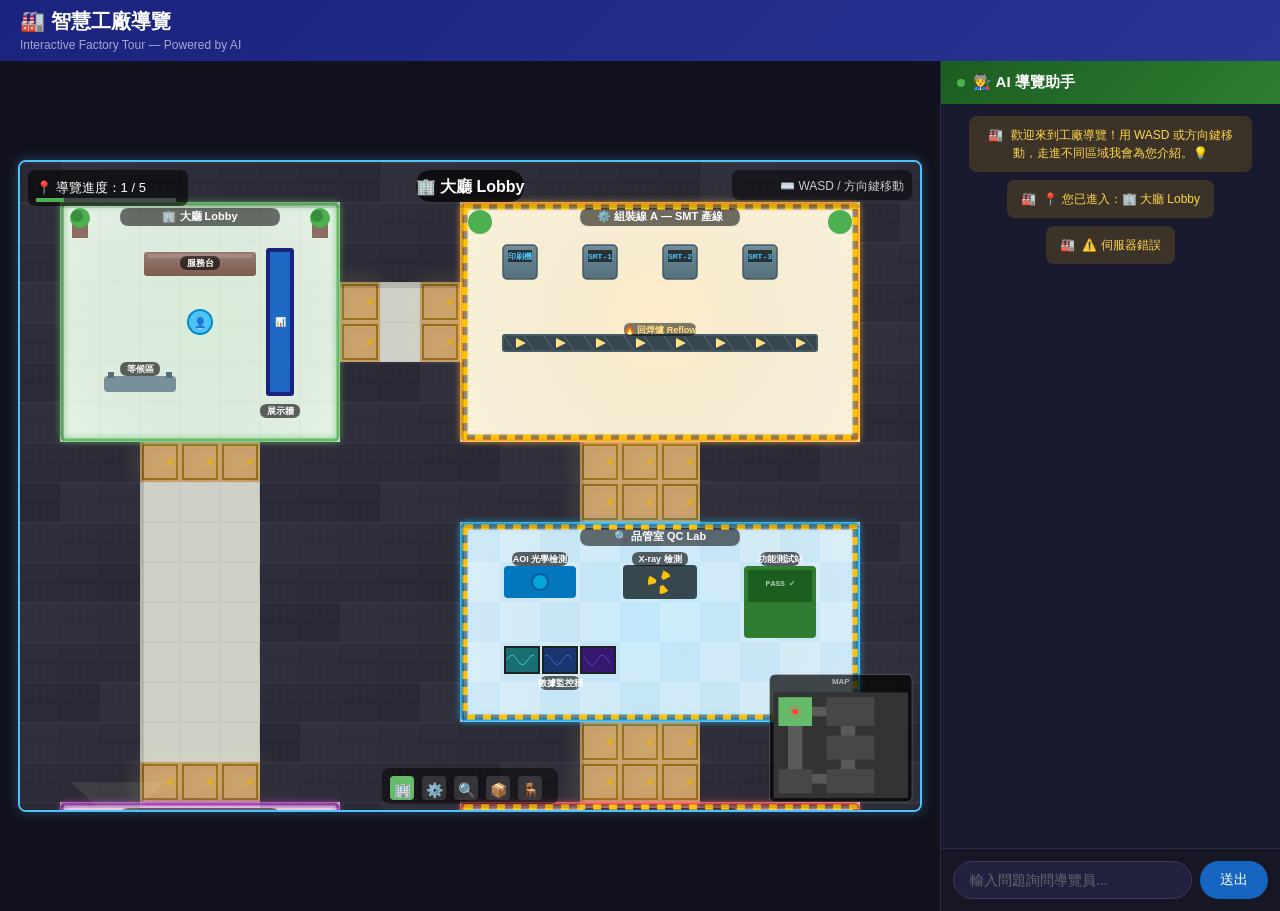
==== static/game.html @ 6ba3c20b "feat: 升級 2D 工廠地圖視覺效果 + 新增前後端功能 地圖升級： - 擴大地圖至 28x22 tiles，房間更寬敞 - 新增精緻地板紋路（大理石/工業/無塵室/水泥/地毯） - 3D 立體感" ====
<!DOCTYPE html>
<html lang="zh-TW">
<head>
  <meta charset="UTF-8">
  <meta name="viewport" content="width=device-width, initial-scale=1.0">
  <title>🏭 工廠導覽 - 2D 互動遊戲</title>
  <link rel="stylesheet" href="/static/css/game.css">
</head>
<body>
  <!-- 頂部標題 -->
  <div class="header">
    <div>
      <h1>🏭 智慧工廠導覽</h1>
      <span class="subtitle">Interactive Factory Tour — Powered by AI</span>
    </div>
  </div>

  <!-- 主容器 -->
  <div class="game-container">
    <!-- 遊戲畫面 -->
    <div id="canvas-container">
      <canvas id="game-canvas" width="900" height="650"></canvas>
    </div>

    <!-- 聊天面板 -->
    <div class="chat-panel">
      <div class="chat-header">
        <span class="status-dot"></span>
        🧑‍🏭 AI 導覽助手
      </div>
      <div id="chat-messages"></div>
      <div class="chat-input-row">
        <input id="chat-input" placeholder="輸入問題詢問導覽員..." autocomplete="off">
        <button id="chat-send">送出</button>
      </div>
    </div>
  </div>

  <script type="module" src="/static/js/main.js"></script>
</body>
</html>
---- static/css/game.css ----
/* game.css - 工廠導覽 2D 遊戲樣式 */

* {
  margin: 0;
  padding: 0;
  box-sizing: border-box;
}

body {
  font-family: "Microsoft JhengHei", -apple-system, BlinkMacSystemFont, "Segoe UI", sans-serif;
  background: #0f0f1a;
  color: #e0e0e0;
  overflow: hidden;
  height: 100vh;
}

/* ── 頂部標題列 ── */
.header {
  background: linear-gradient(135deg, #1a237e, #283593);
  padding: 8px 20px;
  display: flex;
  align-items: center;
  justify-content: space-between;
  box-shadow: 0 2px 8px rgba(0,0,0,0.3);
}

.header h1 {
  font-size: 20px;
  color: #fff;
  font-weight: 700;
}

.header .subtitle {
  font-size: 12px;
  color: rgba(255,255,255,0.6);
}

/* ── 主容器 ── */
.game-container {
  display: flex;
  height: calc(100vh - 50px);
  gap: 0;
}

/* ── Canvas 區域 ── */
#canvas-container {
  flex: 1;
  display: flex;
  align-items: center;
  justify-content: center;
  background: #12121f;
  padding: 12px;
  min-width: 0;
}

#game-canvas {
  border: 2px solid #333;
  border-radius: 8px;
  cursor: crosshair;
  outline: none;
  display: block;
  max-width: 100%;
  image-rendering: pixelated;
}

#game-canvas:focus {
  border-color: #4FC3F7;
  box-shadow: 0 0 12px rgba(79, 195, 247, 0.3);
}

/* ── 聊天面板 ── */
.chat-panel {
  width: 340px;
  min-width: 300px;
  background: #1a1a2e;
  border-left: 1px solid #2a2a4a;
  display: flex;
  flex-direction: column;
}

.chat-header {
  padding: 12px 16px;
  background: linear-gradient(135deg, #1b5e20, #2e7d32);
  font-size: 15px;
  font-weight: 600;
  color: #fff;
  display: flex;
  align-items: center;
  gap: 8px;
}

.chat-header .status-dot {
  width: 8px;
  height: 8px;
  border-radius: 50%;
  background: #4CAF50;
  animation: pulse 2s infinite;
}

@keyframes pulse {
  0%, 100% { opacity: 1; }
  50% { opacity: 0.4; }
}

/* ── 聊天訊息區 ── */
#chat-messages {
  flex: 1;
  overflow-y: auto;
  padding: 12px;
  display: flex;
  flex-direction: column;
  gap: 8px;
}

#chat-messages::-webkit-scrollbar {
  width: 4px;
}

#chat-messages::-webkit-scrollbar-thumb {
  background: #444;
  border-radius: 2px;
}

.chat-msg {
  padding: 10px 14px;
  border-radius: 16px;
  font-size: 14px;
  line-height: 1.5;
  max-width: 90%;
  word-break: break-word;
  animation: msgSlide 0.2s ease-out;
}

@keyframes msgSlide {
  from { opacity: 0; transform: translateY(8px); }
  to { opacity: 1; transform: translateY(0); }
}

.chat-msg-user {
  background: #1565C0;
  color: #fff;
  align-self: flex-end;
  border-bottom-right-radius: 4px;
}

.chat-msg-bot,
.chat-msg-guide {
  background: #2a2a4a;
  color: #e0e0e0;
  align-self: flex-start;
  border-bottom-left-radius: 4px;
}

.chat-msg-guide {
  border-left: 3px solid #4CAF50;
}

.chat-msg-system {
  background: rgba(255, 193, 7, 0.15);
  color: #FFD54F;
  align-self: center;
  font-size: 12px;
  text-align: center;
  border-radius: 8px;
}

.msg-icon {
  margin-right: 4px;
}

/* 打字指示器 */
.typing-indicator .dots span {
  animation: typing 1.4s infinite;
  font-size: 20px;
  font-weight: bold;
}

.typing-indicator .dots span:nth-child(2) { animation-delay: 0.2s; }
.typing-indicator .dots span:nth-child(3) { animation-delay: 0.4s; }

@keyframes typing {
  0%, 60%, 100% { opacity: 0.2; }
  30% { opacity: 1; }
}

/* ── 輸入區 ── */
.chat-input-row {
  padding: 12px;
  display: flex;
  gap: 8px;
  border-top: 1px solid #2a2a4a;
  background: #161625;
}

#chat-input {
  flex: 1;
  padding: 10px 16px;
  border: 1px solid #3a3a5a;
  border-radius: 20px;
  background: #222240;
  color: #fff;
  font-size: 14px;
  font-family: inherit;
  outline: none;
  transition: border-color 0.2s;
}

#chat-input:focus {
  border-color: #4FC3F7;
}

#chat-input::placeholder {
  color: #666;
}

#chat-send {
  padding: 10px 20px;
  background: #1565C0;
  color: #fff;
  border: none;
  border-radius: 20px;
  font-size: 14px;
  font-family: inherit;
  cursor: pointer;
  transition: background 0.2s;
  white-space: nowrap;
}

#chat-send:hover {
  background: #1976D2;
}

#chat-send:disabled {
  background: #444;
  cursor: not-allowed;
}

/* ── 響應式 ── */
@media (max-width: 900px) {
  .game-container {
    flex-direction: column;
  }

  .chat-panel {
    width: 100%;
    min-width: unset;
    height: 45vh;
    border-left: none;
    border-top: 1px solid #2a2a4a;
  }

  #canvas-container {
    padding: 4px;
  }
}
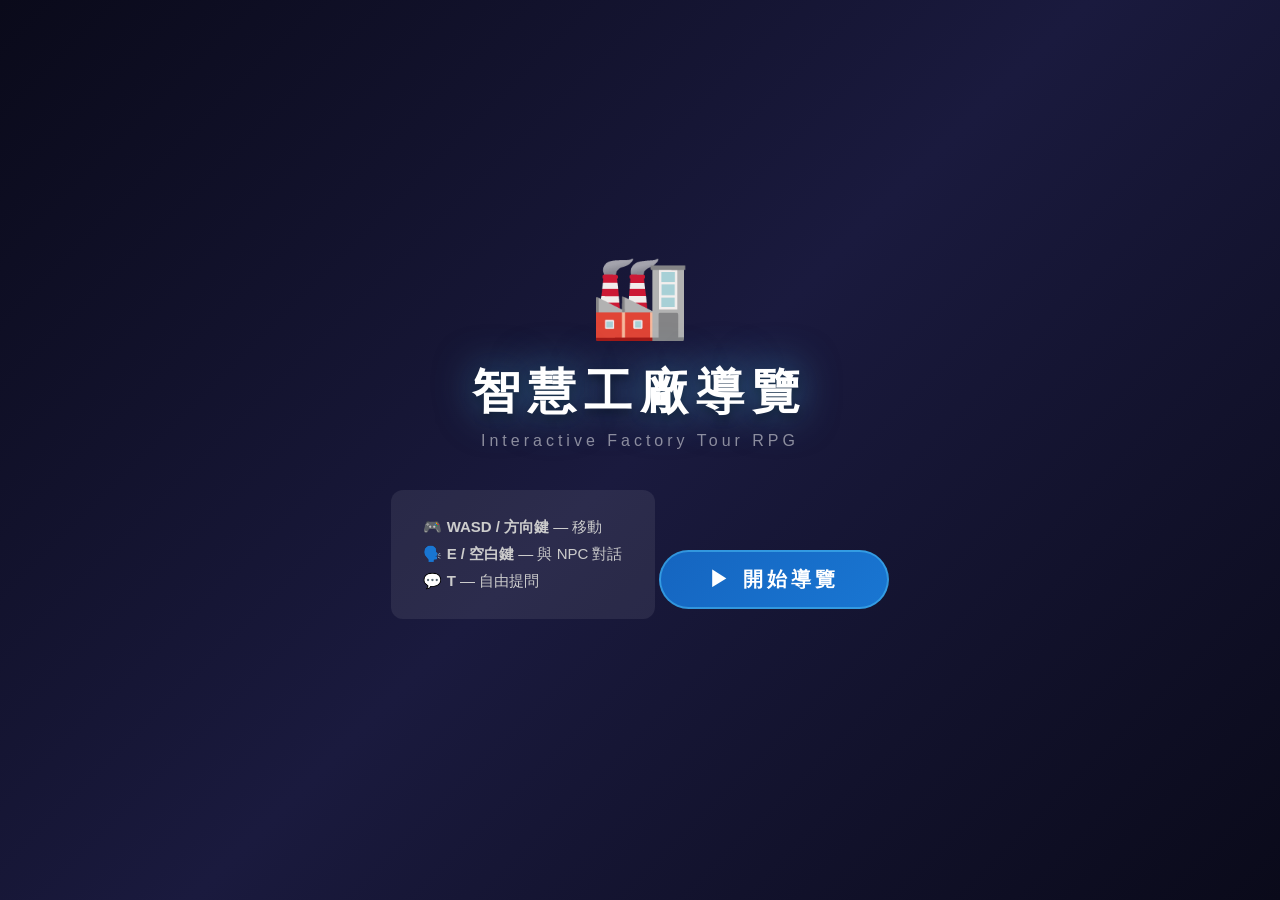
==== commit 2b47af65: "feat: RAG Knowledge Agent + NPC 對話系統 + 2D RPG 前端升級 - 後端: Knowledge Agent + SentenceTransformer RAG v" ====
--- a/static/game.html
+++ b/static/game.html
@@ -2,37 +2,51 @@
 <html lang="zh-TW">
 <head>
   <meta charset="UTF-8">
-  <meta name="viewport" content="width=device-width, initial-scale=1.0">
-  <title>🏭 工廠導覽 - 2D 互動遊戲</title>
+  <meta name="viewport" content="width=device-width, initial-scale=1.0, user-scalable=no">
+  <title>🏭 智慧工廠導覽 RPG</title>
   <link rel="stylesheet" href="/static/css/game.css">
 </head>
 <body>
-  <!-- 頂部標題 -->
-  <div class="header">
-    <div>
-      <h1>🏭 智慧工廠導覽</h1>
-      <span class="subtitle">Interactive Factory Tour — Powered by AI</span>
+  <!-- 全螢幕 canvas -->
+  <canvas id="game-canvas"></canvas>
+
+  <!-- RPG 對話框（覆蓋在 canvas 上方） -->
+  <div id="dialog-overlay" class="dialog-overlay hidden">
+    <div class="dialog-box">
+      <div class="dialog-portrait" id="dialog-portrait">🧑‍🏭</div>
+      <div class="dialog-content">
+        <div class="dialog-speaker" id="dialog-speaker">導覽員</div>
+        <div class="dialog-text" id="dialog-text"></div>
+        <div class="dialog-typing" id="dialog-typing" style="display:none">
+          <span>.</span><span>.</span><span>.</span>
+        </div>
+      </div>
+      <div class="dialog-hint" id="dialog-hint">按 E 關閉</div>
     </div>
   </div>
 
-  <!-- 主容器 -->
-  <div class="game-container">
-    <!-- 遊戲畫面 -->
-    <div id="canvas-container">
-      <canvas id="game-canvas" width="900" height="650"></canvas>
+  <!-- 聊天輸入框（按 T 開啟） -->
+  <div id="chat-input-overlay" class="chat-input-overlay hidden">
+    <div class="chat-input-box">
+      <span class="chat-input-label">💬 提問：</span>
+      <input id="chat-input" type="text" placeholder="輸入問題詢問導覽員..." autocomplete="off">
+      <button id="chat-send">送出</button>
+      <span class="chat-input-hint">Enter 送出 / Esc 取消</span>
     </div>
+  </div>
 
-    <!-- 聊天面板 -->
-    <div class="chat-panel">
-      <div class="chat-header">
-        <span class="status-dot"></span>
-        🧑‍🏭 AI 導覽助手
+  <!-- 開場畫面 -->
+  <div id="title-screen" class="title-screen">
+    <div class="title-content">
+      <div class="title-logo">🏭</div>
+      <h1 class="title-text">智慧工廠導覽</h1>
+      <p class="title-sub">Interactive Factory Tour RPG</p>
+      <div class="title-controls">
+        <p>🎮 <strong>WASD / 方向鍵</strong> — 移動</p>
+        <p>🗣️ <strong>E / 空白鍵</strong> — 與 NPC 對話</p>
+        <p>💬 <strong>T</strong> — 自由提問</p>
       </div>
-      <div id="chat-messages"></div>
-      <div class="chat-input-row">
-        <input id="chat-input" placeholder="輸入問題詢問導覽員..." autocomplete="off">
-        <button id="chat-send">送出</button>
-      </div>
+      <button id="start-btn" class="start-btn">▶ 開始導覽</button>
     </div>
   </div>
 
--- a/static/css/game.css
+++ b/static/css/game.css
@@ -1,4 +1,4 @@
-/* game.css - 工廠導覽 2D 遊戲樣式 */
+/* game.css - 全螢幕 RPG 風格工廠導覽 */
 
 * {
   margin: 0;
@@ -7,206 +7,277 @@
 }
 
 body {
-  font-family: "Microsoft JhengHei", -apple-system, BlinkMacSystemFont, "Segoe UI", sans-serif;
-  background: #0f0f1a;
+  font-family: "Microsoft JhengHei", "Noto Sans TC", -apple-system, sans-serif;
+  background: #0a0a12;
   color: #e0e0e0;
   overflow: hidden;
   height: 100vh;
-}
-
-/* ── 頂部標題列 ── */
-.header {
-  background: linear-gradient(135deg, #1a237e, #283593);
-  padding: 8px 20px;
-  display: flex;
-  align-items: center;
-  justify-content: space-between;
-  box-shadow: 0 2px 8px rgba(0,0,0,0.3);
-}
-
-.header h1 {
-  font-size: 20px;
-  color: #fff;
-  font-weight: 700;
-}
-
-.header .subtitle {
-  font-size: 12px;
-  color: rgba(255,255,255,0.6);
-}
-
-/* ── 主容器 ── */
-.game-container {
-  display: flex;
-  height: calc(100vh - 50px);
-  gap: 0;
-}
-
-/* ── Canvas 區域 ── */
-#canvas-container {
-  flex: 1;
+  width: 100vw;
+  cursor: none;
+}
+
+/* ── 全螢幕 Canvas ── */
+#game-canvas {
+  display: block;
+  width: 100vw;
+  height: 100vh;
+  image-rendering: pixelated;
+  image-rendering: crisp-edges;
+}
+
+/* ══════════════════════════════════════
+   開場畫面
+   ══════════════════════════════════════ */
+.title-screen {
+  position: fixed;
+  inset: 0;
+  background: linear-gradient(135deg, #0a0a1a 0%, #1a1a3e 50%, #0a0a1a 100%);
   display: flex;
   align-items: center;
   justify-content: center;
-  background: #12121f;
-  padding: 12px;
+  z-index: 1000;
+  animation: titleBg 8s ease-in-out infinite;
+}
+
+@keyframes titleBg {
+  0%, 100% { background-position: 0% 50%; }
+  50% { background-position: 100% 50%; }
+}
+
+.title-screen.hidden {
+  display: none;
+}
+
+.title-content {
+  text-align: center;
+  animation: titleFadeIn 1s ease-out;
+}
+
+@keyframes titleFadeIn {
+  from { opacity: 0; transform: translateY(30px); }
+  to { opacity: 1; transform: translateY(0); }
+}
+
+.title-logo {
+  font-size: 80px;
+  margin-bottom: 16px;
+  animation: titleFloat 3s ease-in-out infinite;
+}
+
+@keyframes titleFloat {
+  0%, 100% { transform: translateY(0); }
+  50% { transform: translateY(-12px); }
+}
+
+.title-text {
+  font-size: 48px;
+  font-weight: 800;
+  color: #fff;
+  text-shadow: 0 0 40px rgba(79, 195, 247, 0.5), 0 4px 8px rgba(0,0,0,0.5);
+  letter-spacing: 8px;
+  margin-bottom: 8px;
+}
+
+.title-sub {
+  font-size: 16px;
+  color: rgba(255,255,255,0.5);
+  letter-spacing: 4px;
+  margin-bottom: 40px;
+}
+
+.title-controls {
+  background: rgba(255,255,255,0.08);
+  border-radius: 12px;
+  padding: 20px 32px;
+  margin-bottom: 32px;
+  text-align: left;
+  display: inline-block;
+}
+
+.title-controls p {
+  font-size: 15px;
+  margin: 8px 0;
+  color: #ccc;
+}
+
+.start-btn {
+  padding: 14px 48px;
+  font-size: 20px;
+  font-weight: 700;
+  font-family: inherit;
+  color: #fff;
+  background: linear-gradient(135deg, #1565C0, #1976D2);
+  border: 2px solid rgba(79, 195, 247, 0.5);
+  border-radius: 50px;
+  cursor: pointer;
+  letter-spacing: 4px;
+  transition: all 0.3s;
+  animation: btnPulse 2s ease-in-out infinite;
+}
+
+.start-btn:hover {
+  background: linear-gradient(135deg, #1976D2, #2196F3);
+  transform: scale(1.05);
+  box-shadow: 0 0 30px rgba(33, 150, 243, 0.5);
+}
+
+@keyframes btnPulse {
+  0%, 100% { box-shadow: 0 0 10px rgba(33, 150, 243, 0.3); }
+  50% { box-shadow: 0 0 25px rgba(33, 150, 243, 0.5); }
+}
+
+/* ══════════════════════════════════════
+   RPG 對話框
+   ══════════════════════════════════════ */
+.dialog-overlay {
+  position: fixed;
+  bottom: 0;
+  left: 0;
+  right: 0;
+  z-index: 100;
+  padding: 16px 24px;
+  pointer-events: none;
+}
+
+.dialog-overlay.hidden {
+  display: none;
+}
+
+.dialog-box {
+  max-width: 800px;
+  margin: 0 auto;
+  background: linear-gradient(180deg, rgba(10, 10, 30, 0.95), rgba(15, 15, 40, 0.98));
+  border: 3px solid #4FC3F7;
+  border-radius: 12px;
+  padding: 16px 20px;
+  display: flex;
+  gap: 16px;
+  align-items: flex-start;
+  box-shadow:
+    0 0 20px rgba(79, 195, 247, 0.3),
+    0 -4px 30px rgba(0, 0, 0, 0.5),
+    inset 0 1px 0 rgba(255,255,255,0.1);
+  pointer-events: auto;
+  animation: dialogSlideUp 0.3s ease-out;
+  position: relative;
+}
+
+@keyframes dialogSlideUp {
+  from { opacity: 0; transform: translateY(20px); }
+  to { opacity: 1; transform: translateY(0); }
+}
+
+.dialog-portrait {
+  width: 64px;
+  height: 64px;
+  background: rgba(79, 195, 247, 0.15);
+  border: 2px solid #4FC3F7;
+  border-radius: 8px;
+  display: flex;
+  align-items: center;
+  justify-content: center;
+  font-size: 36px;
+  flex-shrink: 0;
+}
+
+.dialog-content {
+  flex: 1;
   min-width: 0;
 }
 
-#game-canvas {
-  border: 2px solid #333;
-  border-radius: 8px;
-  cursor: crosshair;
-  outline: none;
-  display: block;
-  max-width: 100%;
-  image-rendering: pixelated;
-}
-
-#game-canvas:focus {
-  border-color: #4FC3F7;
-  box-shadow: 0 0 12px rgba(79, 195, 247, 0.3);
-}
-
-/* ── 聊天面板 ── */
-.chat-panel {
-  width: 340px;
-  min-width: 300px;
-  background: #1a1a2e;
-  border-left: 1px solid #2a2a4a;
-  display: flex;
-  flex-direction: column;
-}
-
-.chat-header {
-  padding: 12px 16px;
-  background: linear-gradient(135deg, #1b5e20, #2e7d32);
-  font-size: 15px;
-  font-weight: 600;
-  color: #fff;
+.dialog-speaker {
+  font-size: 14px;
+  font-weight: 700;
+  color: #4FC3F7;
+  margin-bottom: 6px;
+  letter-spacing: 2px;
+}
+
+.dialog-text {
+  font-size: 16px;
+  line-height: 1.7;
+  color: #e8e8e8;
+  min-height: 48px;
+  white-space: pre-wrap;
+  word-break: break-word;
+}
+
+.dialog-hint {
+  position: absolute;
+  bottom: 8px;
+  right: 16px;
+  font-size: 12px;
+  color: rgba(79, 195, 247, 0.7);
+  animation: hintBlink 1.5s ease-in-out infinite;
+}
+
+@keyframes hintBlink {
+  0%, 100% { opacity: 1; }
+  50% { opacity: 0.3; }
+}
+
+/* 打字動畫 */
+.dialog-typing span {
+  font-size: 24px;
+  font-weight: bold;
+  color: #4FC3F7;
+  animation: typingDot 1.4s infinite;
+}
+.dialog-typing span:nth-child(2) { animation-delay: 0.2s; }
+.dialog-typing span:nth-child(3) { animation-delay: 0.4s; }
+
+@keyframes typingDot {
+  0%, 60%, 100% { opacity: 0.2; }
+  30% { opacity: 1; }
+}
+
+/* ══════════════════════════════════════
+   聊天輸入框
+   ══════════════════════════════════════ */
+.chat-input-overlay {
+  position: fixed;
+  bottom: 20px;
+  left: 50%;
+  transform: translateX(-50%);
+  z-index: 200;
+  animation: inputSlideUp 0.2s ease-out;
+}
+
+.chat-input-overlay.hidden {
+  display: none;
+}
+
+@keyframes inputSlideUp {
+  from { opacity: 0; transform: translateX(-50%) translateY(10px); }
+  to { opacity: 1; transform: translateX(-50%) translateY(0); }
+}
+
+.chat-input-box {
   display: flex;
   align-items: center;
   gap: 8px;
-}
-
-.chat-header .status-dot {
-  width: 8px;
-  height: 8px;
-  border-radius: 50%;
-  background: #4CAF50;
-  animation: pulse 2s infinite;
-}
-
-@keyframes pulse {
-  0%, 100% { opacity: 1; }
-  50% { opacity: 0.4; }
-}
-
-/* ── 聊天訊息區 ── */
-#chat-messages {
-  flex: 1;
-  overflow-y: auto;
-  padding: 12px;
-  display: flex;
-  flex-direction: column;
-  gap: 8px;
-}
-
-#chat-messages::-webkit-scrollbar {
-  width: 4px;
-}
-
-#chat-messages::-webkit-scrollbar-thumb {
-  background: #444;
-  border-radius: 2px;
-}
-
-.chat-msg {
-  padding: 10px 14px;
-  border-radius: 16px;
+  background: rgba(10, 10, 30, 0.95);
+  border: 2px solid #4FC3F7;
+  border-radius: 30px;
+  padding: 8px 16px;
+  box-shadow: 0 0 20px rgba(79, 195, 247, 0.3);
+}
+
+.chat-input-label {
   font-size: 14px;
-  line-height: 1.5;
-  max-width: 90%;
-  word-break: break-word;
-  animation: msgSlide 0.2s ease-out;
-}
-
-@keyframes msgSlide {
-  from { opacity: 0; transform: translateY(8px); }
-  to { opacity: 1; transform: translateY(0); }
-}
-
-.chat-msg-user {
-  background: #1565C0;
+  color: #4FC3F7;
+  white-space: nowrap;
+}
+
+#chat-input {
+  width: 400px;
+  padding: 8px 12px;
+  border: none;
+  background: transparent;
   color: #fff;
-  align-self: flex-end;
-  border-bottom-right-radius: 4px;
-}
-
-.chat-msg-bot,
-.chat-msg-guide {
-  background: #2a2a4a;
-  color: #e0e0e0;
-  align-self: flex-start;
-  border-bottom-left-radius: 4px;
-}
-
-.chat-msg-guide {
-  border-left: 3px solid #4CAF50;
-}
-
-.chat-msg-system {
-  background: rgba(255, 193, 7, 0.15);
-  color: #FFD54F;
-  align-self: center;
-  font-size: 12px;
-  text-align: center;
-  border-radius: 8px;
-}
-
-.msg-icon {
-  margin-right: 4px;
-}
-
-/* 打字指示器 */
-.typing-indicator .dots span {
-  animation: typing 1.4s infinite;
-  font-size: 20px;
-  font-weight: bold;
-}
-
-.typing-indicator .dots span:nth-child(2) { animation-delay: 0.2s; }
-.typing-indicator .dots span:nth-child(3) { animation-delay: 0.4s; }
-
-@keyframes typing {
-  0%, 60%, 100% { opacity: 0.2; }
-  30% { opacity: 1; }
-}
-
-/* ── 輸入區 ── */
-.chat-input-row {
-  padding: 12px;
-  display: flex;
-  gap: 8px;
-  border-top: 1px solid #2a2a4a;
-  background: #161625;
-}
-
-#chat-input {
-  flex: 1;
-  padding: 10px 16px;
-  border: 1px solid #3a3a5a;
-  border-radius: 20px;
-  background: #222240;
-  color: #fff;
-  font-size: 14px;
+  font-size: 15px;
   font-family: inherit;
   outline: none;
-  transition: border-color 0.2s;
-}
-
-#chat-input:focus {
-  border-color: #4FC3F7;
 }
 
 #chat-input::placeholder {
@@ -214,7 +285,7 @@
 }
 
 #chat-send {
-  padding: 10px 20px;
+  padding: 8px 20px;
   background: #1565C0;
   color: #fff;
   border: none;
@@ -230,26 +301,53 @@
   background: #1976D2;
 }
 
-#chat-send:disabled {
-  background: #444;
-  cursor: not-allowed;
+.chat-input-hint {
+  font-size: 11px;
+  color: #666;
+  white-space: nowrap;
+}
+
+/* ══════════════════════════════════════
+   互動提示氣泡（NPC 頭上）
+   ══════════════════════════════════════ */
+.interact-hint {
+  position: fixed;
+  z-index: 50;
+  background: rgba(0,0,0,0.8);
+  border: 1px solid #4FC3F7;
+  border-radius: 8px;
+  padding: 4px 10px;
+  font-size: 12px;
+  color: #4FC3F7;
+  pointer-events: none;
+  animation: floatHint 1s ease-in-out infinite;
+}
+
+@keyframes floatHint {
+  0%, 100% { transform: translateY(0); }
+  50% { transform: translateY(-4px); }
 }
 
 /* ── 響應式 ── */
-@media (max-width: 900px) {
-  .game-container {
+@media (max-width: 700px) {
+  .dialog-box {
     flex-direction: column;
-  }
-
-  .chat-panel {
-    width: 100%;
-    min-width: unset;
-    height: 45vh;
-    border-left: none;
-    border-top: 1px solid #2a2a4a;
-  }
-
-  #canvas-container {
-    padding: 4px;
-  }
-}
+    align-items: center;
+    padding: 12px;
+  }
+  .dialog-portrait {
+    width: 48px;
+    height: 48px;
+    font-size: 24px;
+  }
+  #chat-input {
+    width: 200px;
+  }
+  .title-text {
+    font-size: 28px;
+    letter-spacing: 4px;
+  }
+  .title-logo {
+    font-size: 48px;
+  }
+}
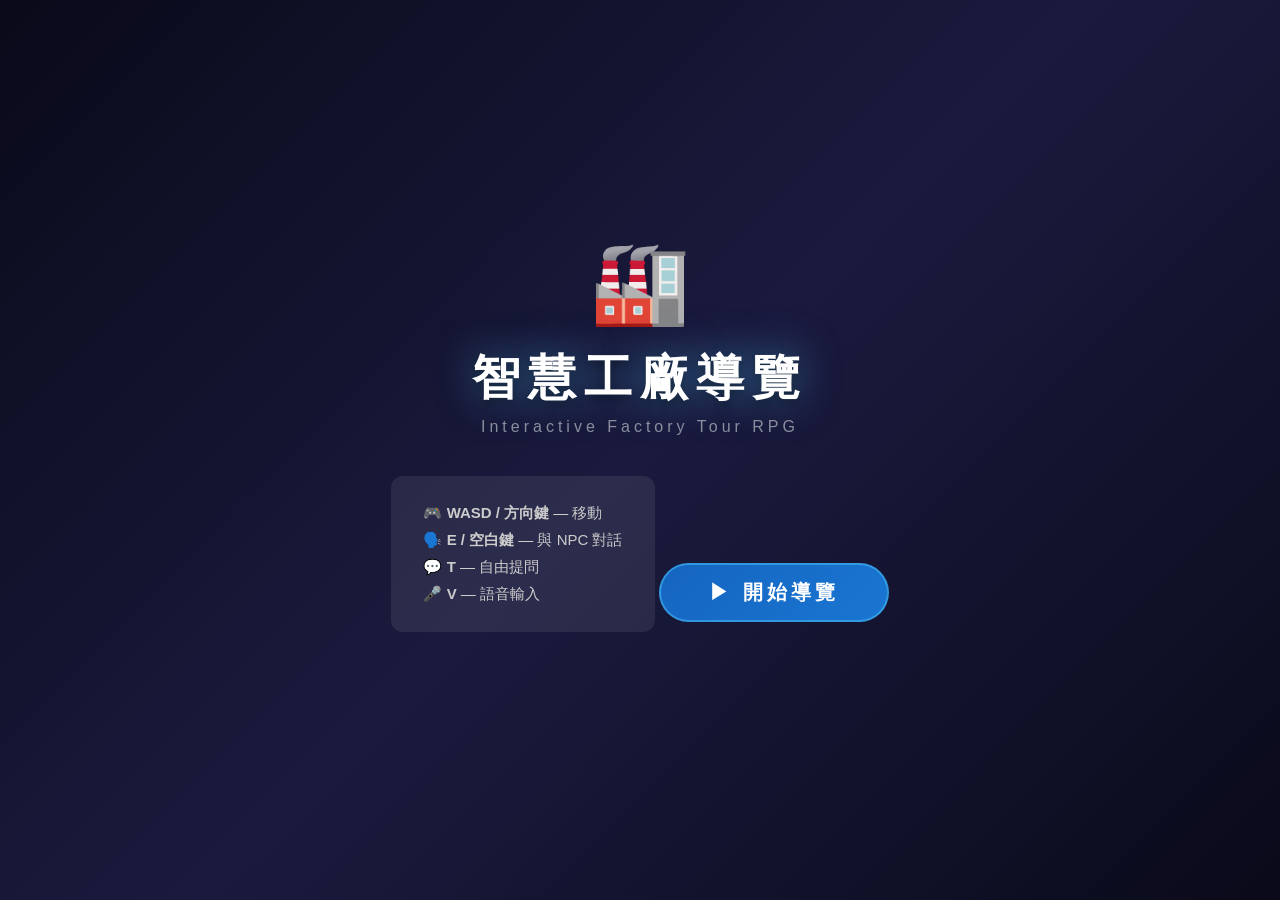
==== commit b2736d23: "update: 自動更新 2026-03-31 23:25 Auto-generated by RoyPiBot (Claude on Raspberry Pi 5) Co-Authored-By: " ====
--- a/static/game.html
+++ b/static/game.html
@@ -35,6 +35,12 @@
     </div>
   </div>
 
+  <!-- 語音按鈕 -->
+  <button id="voice-btn" class="voice-btn hidden" title="語音輸入 (V)">🎤</button>
+  <button id="tts-toggle" class="tts-toggle hidden" title="語音播報開關">🔊</button>
+
+  <!-- 測驗和回饋覆蓋層由 JS 動態建立 -->
+
   <!-- 開場畫面 -->
   <div id="title-screen" class="title-screen">
     <div class="title-content">
@@ -45,11 +51,19 @@
         <p>🎮 <strong>WASD / 方向鍵</strong> — 移動</p>
         <p>🗣️ <strong>E / 空白鍵</strong> — 與 NPC 對話</p>
         <p>💬 <strong>T</strong> — 自由提問</p>
+        <p>🎤 <strong>V</strong> — 語音輸入</p>
       </div>
       <button id="start-btn" class="start-btn">▶ 開始導覽</button>
     </div>
   </div>
 
+  <!-- v3.0 新系統（全域 class，非 ES module） -->
+  <script src="/static/js/websocket.js"></script>
+  <script src="/static/js/voice.js"></script>
+  <script src="/static/js/quiz.js"></script>
+  <script src="/static/js/feedback.js"></script>
+
+  <!-- 主遊戲模組 -->
   <script type="module" src="/static/js/main.js"></script>
 </body>
 </html>
--- a/static/css/game.css
+++ b/static/css/game.css
@@ -326,6 +326,419 @@
 @keyframes floatHint {
   0%, 100% { transform: translateY(0); }
   50% { transform: translateY(-4px); }
+}
+
+/* ══════════════════════════════════════
+   語音按鈕
+   ══════════════════════════════════════ */
+.voice-btn, .tts-toggle {
+  position: fixed;
+  z-index: 150;
+  width: 48px;
+  height: 48px;
+  border-radius: 50%;
+  border: 2px solid rgba(79, 195, 247, 0.5);
+  background: rgba(10, 10, 30, 0.85);
+  font-size: 22px;
+  cursor: pointer;
+  transition: all 0.3s;
+  display: flex;
+  align-items: center;
+  justify-content: center;
+}
+
+.voice-btn {
+  bottom: 80px;
+  right: 20px;
+}
+
+.tts-toggle {
+  bottom: 80px;
+  right: 76px;
+}
+
+.voice-btn:hover, .tts-toggle:hover {
+  background: rgba(25, 118, 210, 0.5);
+  border-color: #4FC3F7;
+  transform: scale(1.1);
+}
+
+.voice-btn.recording {
+  border-color: #ef5350;
+  background: rgba(239, 83, 80, 0.3);
+  animation: voicePulse 1s ease-in-out infinite;
+}
+
+@keyframes voicePulse {
+  0%, 100% { box-shadow: 0 0 10px rgba(239, 83, 80, 0.3); }
+  50% { box-shadow: 0 0 25px rgba(239, 83, 80, 0.6); }
+}
+
+.voice-btn.hidden, .tts-toggle.hidden {
+  display: none;
+}
+
+.tts-toggle.disabled {
+  opacity: 0.4;
+}
+
+/* ══════════════════════════════════════
+   測驗系統
+   ══════════════════════════════════════ */
+.quiz-overlay {
+  position: fixed;
+  inset: 0;
+  z-index: 300;
+  background: rgba(0, 0, 0, 0.7);
+  display: flex;
+  align-items: center;
+  justify-content: center;
+  animation: fadeIn 0.3s ease-out;
+}
+
+.quiz-overlay.hidden {
+  display: none;
+}
+
+@keyframes fadeIn {
+  from { opacity: 0; }
+  to { opacity: 1; }
+}
+
+.quiz-box {
+  background: linear-gradient(180deg, rgba(10, 10, 30, 0.97), rgba(15, 15, 45, 0.99));
+  border: 3px solid #4FC3F7;
+  border-radius: 16px;
+  padding: 28px 32px;
+  max-width: 600px;
+  width: 90%;
+  box-shadow: 0 0 40px rgba(79, 195, 247, 0.3);
+  animation: quizSlideIn 0.4s ease-out;
+}
+
+@keyframes quizSlideIn {
+  from { opacity: 0; transform: scale(0.9) translateY(20px); }
+  to { opacity: 1; transform: scale(1) translateY(0); }
+}
+
+.quiz-header {
+  display: flex;
+  align-items: center;
+  gap: 10px;
+  margin-bottom: 20px;
+  padding-bottom: 12px;
+  border-bottom: 1px solid rgba(79, 195, 247, 0.3);
+}
+
+.quiz-icon {
+  font-size: 28px;
+}
+
+.quiz-title {
+  font-size: 20px;
+  font-weight: 700;
+  color: #4FC3F7;
+  flex: 1;
+}
+
+.quiz-progress {
+  font-size: 14px;
+  color: #999;
+  background: rgba(255,255,255,0.1);
+  padding: 4px 12px;
+  border-radius: 12px;
+}
+
+.quiz-question {
+  font-size: 18px;
+  line-height: 1.6;
+  color: #e8e8e8;
+  margin-bottom: 20px;
+}
+
+.quiz-options {
+  display: flex;
+  flex-direction: column;
+  gap: 10px;
+  margin-bottom: 16px;
+}
+
+.quiz-option {
+  padding: 12px 18px;
+  background: rgba(255,255,255,0.05);
+  border: 2px solid rgba(255,255,255,0.15);
+  border-radius: 10px;
+  color: #e0e0e0;
+  font-size: 15px;
+  cursor: pointer;
+  transition: all 0.2s;
+  text-align: left;
+  font-family: inherit;
+}
+
+.quiz-option:hover {
+  background: rgba(79, 195, 247, 0.15);
+  border-color: rgba(79, 195, 247, 0.5);
+}
+
+.quiz-option.selected {
+  border-color: #4FC3F7;
+  background: rgba(79, 195, 247, 0.2);
+}
+
+.quiz-option.correct {
+  border-color: #66bb6a;
+  background: rgba(102, 187, 106, 0.2);
+  color: #a5d6a7;
+}
+
+.quiz-option.wrong {
+  border-color: #ef5350;
+  background: rgba(239, 83, 80, 0.2);
+  color: #ef9a9a;
+}
+
+.quiz-option:disabled {
+  cursor: default;
+  opacity: 0.8;
+}
+
+.quiz-feedback {
+  padding: 14px 18px;
+  border-radius: 10px;
+  margin-bottom: 16px;
+  font-size: 14px;
+  line-height: 1.5;
+}
+
+.quiz-feedback.hidden {
+  display: none;
+}
+
+.quiz-feedback.correct {
+  background: rgba(102, 187, 106, 0.15);
+  border: 1px solid rgba(102, 187, 106, 0.3);
+  color: #a5d6a7;
+}
+
+.quiz-feedback.wrong {
+  background: rgba(239, 83, 80, 0.15);
+  border: 1px solid rgba(239, 83, 80, 0.3);
+  color: #ef9a9a;
+}
+
+.quiz-actions {
+  display: flex;
+  gap: 12px;
+  justify-content: flex-end;
+}
+
+.quiz-next, .quiz-skip {
+  padding: 10px 24px;
+  border-radius: 20px;
+  border: none;
+  font-size: 14px;
+  font-family: inherit;
+  cursor: pointer;
+  transition: all 0.2s;
+}
+
+.quiz-next {
+  background: linear-gradient(135deg, #1565C0, #1976D2);
+  color: #fff;
+}
+
+.quiz-next:hover {
+  background: linear-gradient(135deg, #1976D2, #2196F3);
+}
+
+.quiz-next.hidden {
+  display: none;
+}
+
+.quiz-skip {
+  background: transparent;
+  color: #999;
+  border: 1px solid rgba(255,255,255,0.2);
+}
+
+.quiz-skip:hover {
+  background: rgba(255,255,255,0.05);
+  color: #ccc;
+}
+
+/* ══════════════════════════════════════
+   回饋評分系統
+   ══════════════════════════════════════ */
+.feedback-overlay {
+  position: fixed;
+  inset: 0;
+  z-index: 400;
+  background: rgba(0, 0, 0, 0.8);
+  display: flex;
+  align-items: center;
+  justify-content: center;
+  animation: fadeIn 0.5s ease-out;
+}
+
+.feedback-overlay.hidden {
+  display: none;
+}
+
+.feedback-box {
+  background: linear-gradient(180deg, rgba(10, 10, 30, 0.97), rgba(20, 10, 50, 0.99));
+  border: 3px solid #ab47bc;
+  border-radius: 20px;
+  padding: 36px 40px;
+  max-width: 480px;
+  width: 90%;
+  text-align: center;
+  box-shadow: 0 0 60px rgba(171, 71, 188, 0.3);
+  animation: quizSlideIn 0.5s ease-out;
+}
+
+.feedback-header {
+  font-size: 28px;
+  font-weight: 800;
+  color: #fff;
+  margin-bottom: 8px;
+}
+
+.feedback-subheader {
+  font-size: 15px;
+  color: #999;
+  margin-bottom: 24px;
+}
+
+.feedback-stars {
+  display: flex;
+  justify-content: center;
+  gap: 8px;
+  margin-bottom: 12px;
+}
+
+.feedback-stars .star {
+  font-size: 36px;
+  cursor: pointer;
+  transition: all 0.2s;
+  filter: grayscale(100%);
+  opacity: 0.4;
+}
+
+.feedback-stars .star.active {
+  filter: grayscale(0%);
+  opacity: 1;
+  transform: scale(1.1);
+}
+
+.feedback-stars .star:hover {
+  transform: scale(1.2);
+}
+
+.feedback-rating-text {
+  font-size: 14px;
+  color: #ab47bc;
+  margin-bottom: 16px;
+  min-height: 20px;
+}
+
+.feedback-comment {
+  width: 100%;
+  padding: 12px 16px;
+  background: rgba(255,255,255,0.05);
+  border: 1px solid rgba(255,255,255,0.15);
+  border-radius: 10px;
+  color: #e0e0e0;
+  font-size: 14px;
+  font-family: inherit;
+  resize: none;
+  margin-bottom: 16px;
+  outline: none;
+}
+
+.feedback-comment:focus {
+  border-color: #ab47bc;
+}
+
+.feedback-quiz-score {
+  font-size: 14px;
+  color: #4FC3F7;
+  margin-bottom: 16px;
+  padding: 8px 16px;
+  background: rgba(79, 195, 247, 0.1);
+  border-radius: 8px;
+}
+
+.feedback-quiz-score.hidden {
+  display: none;
+}
+
+.feedback-submit {
+  padding: 12px 36px;
+  background: linear-gradient(135deg, #7B1FA2, #9C27B0);
+  color: #fff;
+  border: none;
+  border-radius: 25px;
+  font-size: 16px;
+  font-weight: 700;
+  font-family: inherit;
+  cursor: pointer;
+  transition: all 0.3s;
+  letter-spacing: 2px;
+}
+
+.feedback-submit:hover {
+  background: linear-gradient(135deg, #9C27B0, #BA68C8);
+  transform: scale(1.05);
+  box-shadow: 0 0 20px rgba(156, 39, 176, 0.4);
+}
+
+.feedback-submit:disabled {
+  opacity: 0.5;
+  cursor: default;
+}
+
+.feedback-thanks {
+  font-size: 20px;
+  color: #66bb6a;
+  margin-top: 16px;
+}
+
+.feedback-thanks.hidden {
+  display: none;
+}
+
+/* ══════════════════════════════════════
+   NPC 語音氣泡
+   ══════════════════════════════════════ */
+.speech-bubble {
+  position: absolute;
+  background: rgba(255, 255, 255, 0.95);
+  color: #333;
+  padding: 6px 12px;
+  border-radius: 12px;
+  font-size: 12px;
+  max-width: 150px;
+  text-align: center;
+  pointer-events: none;
+  animation: bubbleFloat 0.3s ease-out;
+  z-index: 50;
+}
+
+.speech-bubble::after {
+  content: '';
+  position: absolute;
+  bottom: -6px;
+  left: 50%;
+  transform: translateX(-50%);
+  border-left: 6px solid transparent;
+  border-right: 6px solid transparent;
+  border-top: 6px solid rgba(255, 255, 255, 0.95);
+}
+
+@keyframes bubbleFloat {
+  from { opacity: 0; transform: translateY(5px); }
+  to { opacity: 1; transform: translateY(0); }
 }
 
 /* ── 響應式 ── */
@@ -350,4 +763,21 @@
   .title-logo {
     font-size: 48px;
   }
-}
+  .quiz-box, .feedback-box {
+    padding: 20px;
+  }
+  .voice-btn {
+    bottom: 70px;
+    right: 12px;
+    width: 40px;
+    height: 40px;
+    font-size: 18px;
+  }
+  .tts-toggle {
+    bottom: 70px;
+    right: 60px;
+    width: 40px;
+    height: 40px;
+    font-size: 18px;
+  }
+}
